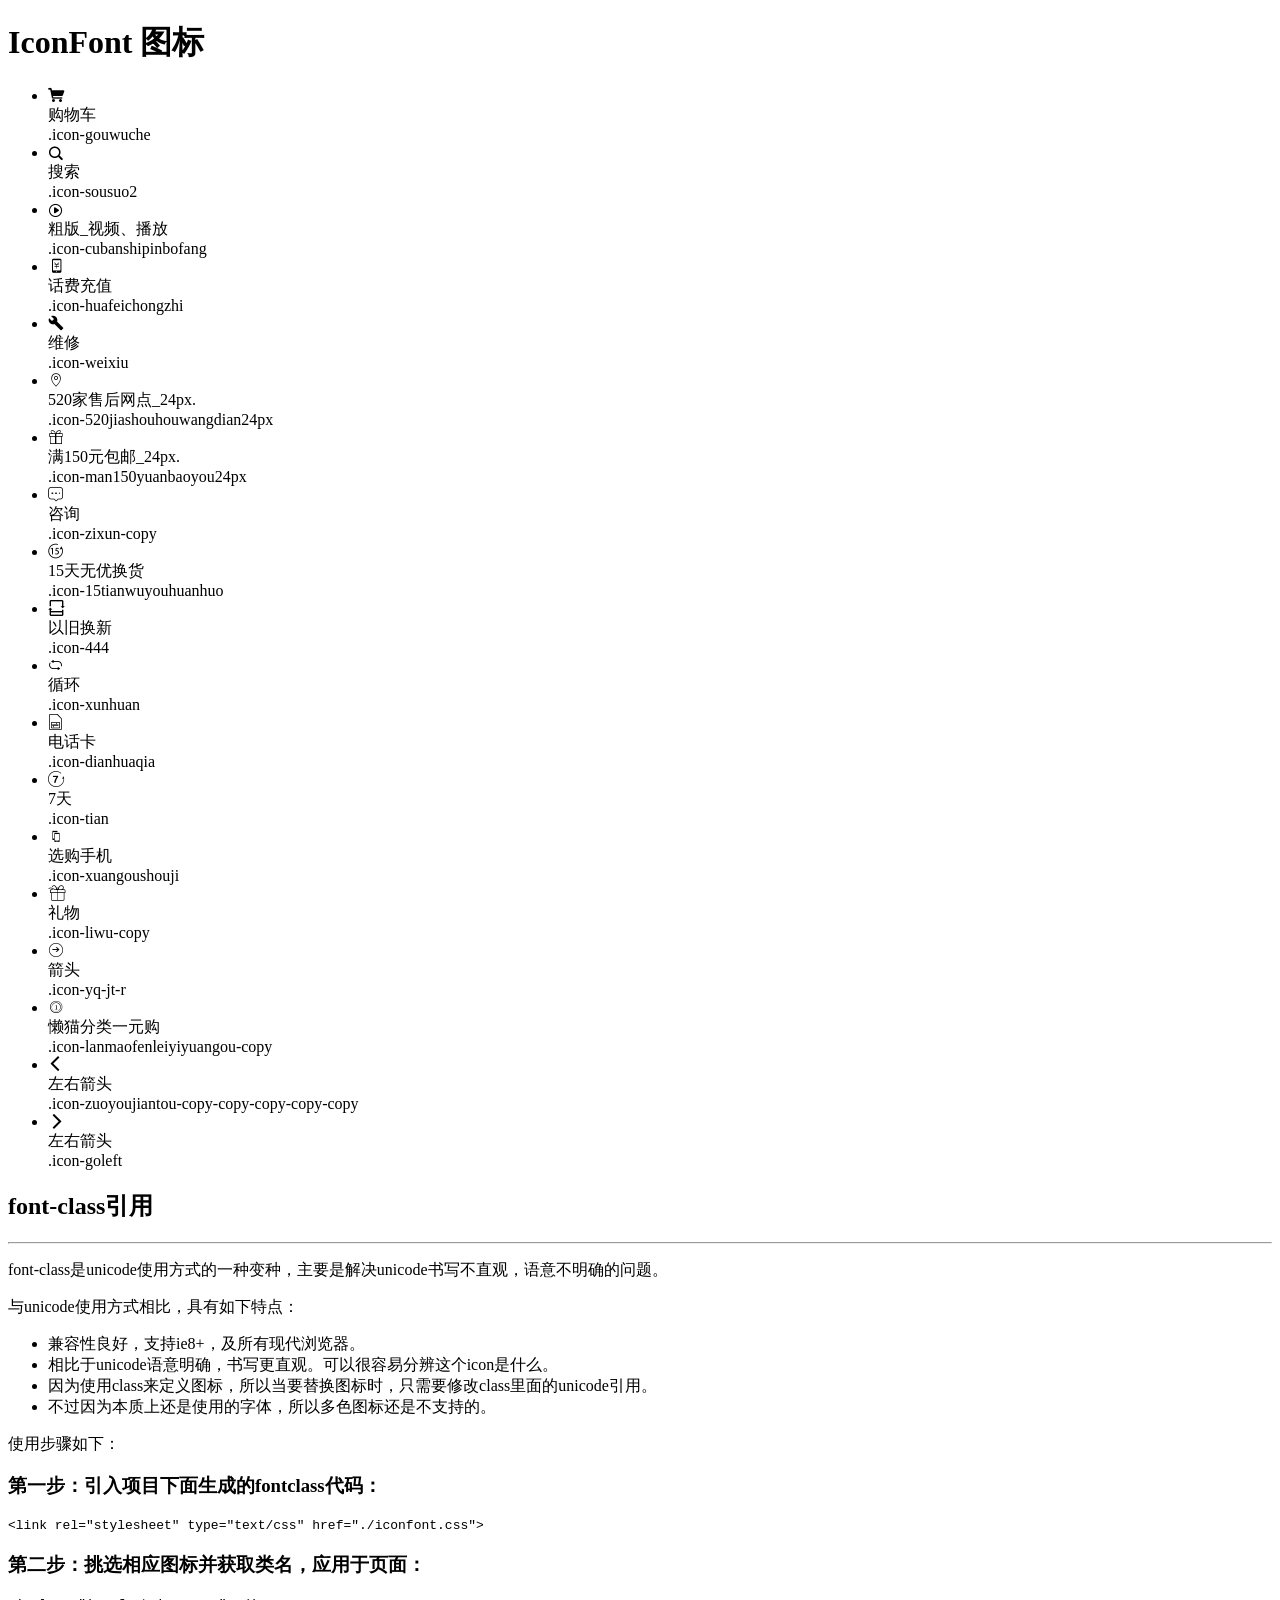
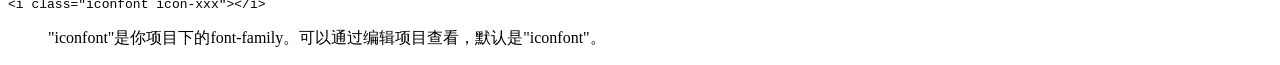
==== chinaMobile/iconfont/demo_fontclass.html @ 5d97106c "jsjss" ====
<!DOCTYPE html>
<html>
<head>
    <meta charset="utf-8"/>
    <title>IconFont</title>
    <link rel="stylesheet" href="demo.css">
    <link rel="stylesheet" href="iconfont.css">
</head>
<body>
    <div class="main markdown">
        <h1>IconFont 图标</h1>
        <ul class="icon_lists clear">
            
                <li>
                <i class="icon iconfont icon-gouwuche"></i>
                    <div class="name">购物车</div>
                    <div class="fontclass">.icon-gouwuche</div>
                </li>
            
                <li>
                <i class="icon iconfont icon-sousuo2"></i>
                    <div class="name">搜索</div>
                    <div class="fontclass">.icon-sousuo2</div>
                </li>
            
                <li>
                <i class="icon iconfont icon-cubanshipinbofang"></i>
                    <div class="name">粗版_视频、播放</div>
                    <div class="fontclass">.icon-cubanshipinbofang</div>
                </li>
            
                <li>
                <i class="icon iconfont icon-huafeichongzhi"></i>
                    <div class="name">话费充值</div>
                    <div class="fontclass">.icon-huafeichongzhi</div>
                </li>
            
                <li>
                <i class="icon iconfont icon-weixiu"></i>
                    <div class="name">维修</div>
                    <div class="fontclass">.icon-weixiu</div>
                </li>
            
                <li>
                <i class="icon iconfont icon-520jiashouhouwangdian24px"></i>
                    <div class="name">520家售后网点_24px.</div>
                    <div class="fontclass">.icon-520jiashouhouwangdian24px</div>
                </li>
            
                <li>
                <i class="icon iconfont icon-man150yuanbaoyou24px"></i>
                    <div class="name">满150元包邮_24px.</div>
                    <div class="fontclass">.icon-man150yuanbaoyou24px</div>
                </li>
            
                <li>
                <i class="icon iconfont icon-zixun-copy"></i>
                    <div class="name">咨询</div>
                    <div class="fontclass">.icon-zixun-copy</div>
                </li>
            
                <li>
                <i class="icon iconfont icon-15tianwuyouhuanhuo"></i>
                    <div class="name">15天无优换货</div>
                    <div class="fontclass">.icon-15tianwuyouhuanhuo</div>
                </li>
            
                <li>
                <i class="icon iconfont icon-444"></i>
                    <div class="name">以旧换新</div>
                    <div class="fontclass">.icon-444</div>
                </li>
            
                <li>
                <i class="icon iconfont icon-xunhuan"></i>
                    <div class="name">循环</div>
                    <div class="fontclass">.icon-xunhuan</div>
                </li>
            
                <li>
                <i class="icon iconfont icon-dianhuaqia"></i>
                    <div class="name">电话卡</div>
                    <div class="fontclass">.icon-dianhuaqia</div>
                </li>
            
                <li>
                <i class="icon iconfont icon-tian"></i>
                    <div class="name">7天</div>
                    <div class="fontclass">.icon-tian</div>
                </li>
            
                <li>
                <i class="icon iconfont icon-xuangoushouji"></i>
                    <div class="name">选购手机</div>
                    <div class="fontclass">.icon-xuangoushouji</div>
                </li>
            
                <li>
                <i class="icon iconfont icon-liwu-copy"></i>
                    <div class="name">礼物</div>
                    <div class="fontclass">.icon-liwu-copy</div>
                </li>
            
                <li>
                <i class="icon iconfont icon-yq-jt-r"></i>
                    <div class="name">箭头</div>
                    <div class="fontclass">.icon-yq-jt-r</div>
                </li>
            
                <li>
                <i class="icon iconfont icon-lanmaofenleiyiyuangou-copy"></i>
                    <div class="name">懒猫分类一元购</div>
                    <div class="fontclass">.icon-lanmaofenleiyiyuangou-copy</div>
                </li>
            
                <li>
                <i class="icon iconfont icon-zuoyoujiantou-copy-copy-copy-copy-copy"></i>
                    <div class="name">左右箭头</div>
                    <div class="fontclass">.icon-zuoyoujiantou-copy-copy-copy-copy-copy</div>
                </li>
            
                <li>
                <i class="icon iconfont icon-goleft"></i>
                    <div class="name">左右箭头</div>
                    <div class="fontclass">.icon-goleft</div>
                </li>
            
        </ul>

        <h2 id="font-class-">font-class引用</h2>
        <hr>

        <p>font-class是unicode使用方式的一种变种，主要是解决unicode书写不直观，语意不明确的问题。</p>
        <p>与unicode使用方式相比，具有如下特点：</p>
        <ul>
        <li>兼容性良好，支持ie8+，及所有现代浏览器。</li>
        <li>相比于unicode语意明确，书写更直观。可以很容易分辨这个icon是什么。</li>
        <li>因为使用class来定义图标，所以当要替换图标时，只需要修改class里面的unicode引用。</li>
        <li>不过因为本质上还是使用的字体，所以多色图标还是不支持的。</li>
        </ul>
        <p>使用步骤如下：</p>
        <h3 id="-fontclass-">第一步：引入项目下面生成的fontclass代码：</h3>


        <pre><code class="lang-js hljs javascript"><span class="hljs-comment">&lt;link rel="stylesheet" type="text/css" href="./iconfont.css"&gt;</span></code></pre>
        <h3 id="-">第二步：挑选相应图标并获取类名，应用于页面：</h3>
        <pre><code class="lang-css hljs">&lt;<span class="hljs-selector-tag">i</span> <span class="hljs-selector-tag">class</span>="<span class="hljs-selector-tag">iconfont</span> <span class="hljs-selector-tag">icon-xxx</span>"&gt;&lt;/<span class="hljs-selector-tag">i</span>&gt;</code></pre>
        <blockquote>
        <p>"iconfont"是你项目下的font-family。可以通过编辑项目查看，默认是"iconfont"。</p>
        </blockquote>
    </div>
</body>
</html>
---- chinaMobile/iconfont/iconfont.css ----
@font-face {font-family: "iconfont";
  src: url('iconfont.eot?t=1504947058887'); /* IE9*/
  src: url('iconfont.eot?t=1504947058887#iefix') format('embedded-opentype'), /* IE6-IE8 */
  url('[data-uri]') format('woff'),
  url('iconfont.ttf?t=1504947058887') format('truetype'), /* chrome, firefox, opera, Safari, Android, iOS 4.2+*/
  url('iconfont.svg?t=1504947058887#iconfont') format('svg'); /* iOS 4.1- */
}

.iconfont {
  font-family:"iconfont" !important;
  font-size:16px;
  font-style:normal;
  -webkit-font-smoothing: antialiased;
  -moz-osx-font-smoothing: grayscale;
}

.icon-gouwuche:before { content: "\e61b"; }

.icon-sousuo2:before { content: "\e61d"; }

.icon-cubanshipinbofang:before { content: "\e7f5"; }

.icon-huafeichongzhi:before { content: "\e618"; }

.icon-weixiu:before { content: "\e62e"; }

.icon-520jiashouhouwangdian24px:before { content: "\e606"; }

.icon-man150yuanbaoyou24px:before { content: "\e607"; }

.icon-zixun-copy:before { content: "\e605"; }

.icon-15tianwuyouhuanhuo:before { content: "\e639"; }

.icon-444:before { content: "\e658"; }

.icon-xunhuan:before { content: "\e6aa"; }

.icon-dianhuaqia:before { content: "\e77c"; }

.icon-tian:before { content: "\e6f2"; }

.icon-xuangoushouji:before { content: "\e601"; }

.icon-liwu-copy:before { content: "\e602"; }

.icon-yq-jt-r:before { content: "\e621"; }

.icon-lanmaofenleiyiyuangou-copy:before { content: "\e603"; }

.icon-zuoyoujiantou-copy-copy-copy-copy-copy:before { content: "\e604"; }

.icon-goleft:before { content: "\e609"; }
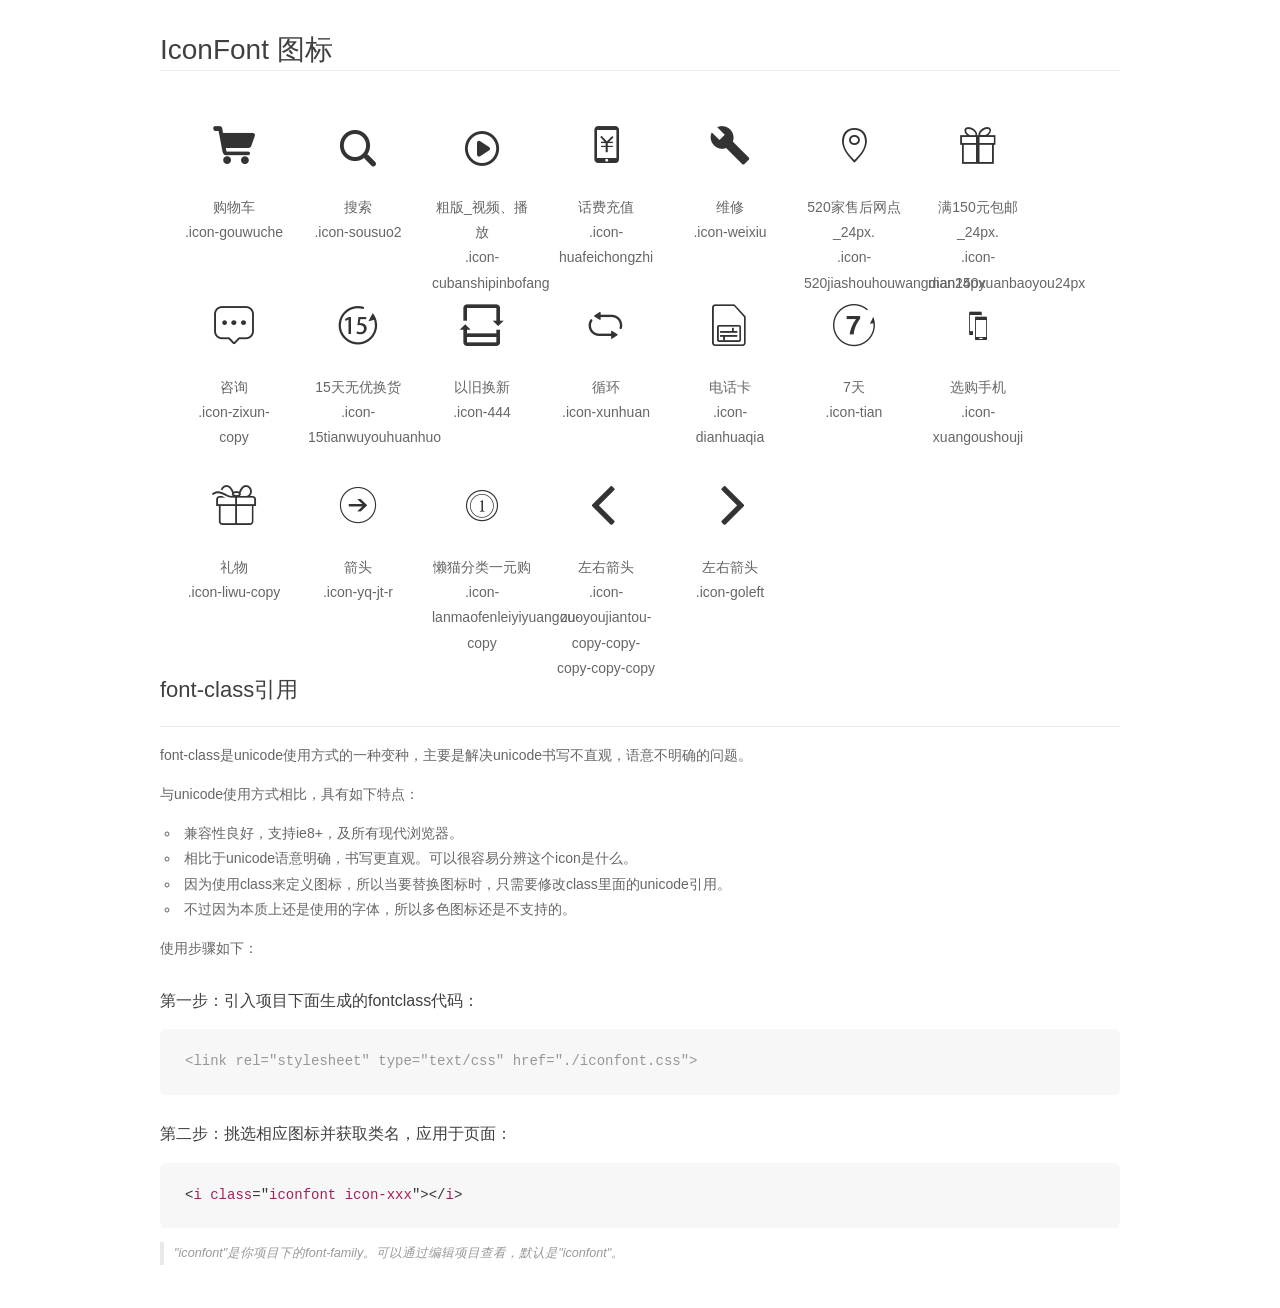
==== commit 06cf4f83: "lastone" ====
--- a/chinaMobile/iconfont/demo_fontclass.html
+++ b/chinaMobile/iconfont/demo_fontclass.html
@@ -1,154 +1,154 @@
-
-<!DOCTYPE html>
-<html>
-<head>
-    <meta charset="utf-8"/>
-    <title>IconFont</title>
-    <link rel="stylesheet" href="demo.css">
-    <link rel="stylesheet" href="iconfont.css">
-</head>
-<body>
-    <div class="main markdown">
-        <h1>IconFont 图标</h1>
-        <ul class="icon_lists clear">
-            
-                <li>
-                <i class="icon iconfont icon-gouwuche"></i>
-                    <div class="name">购物车</div>
-                    <div class="fontclass">.icon-gouwuche</div>
-                </li>
-            
-                <li>
-                <i class="icon iconfont icon-sousuo2"></i>
-                    <div class="name">搜索</div>
-                    <div class="fontclass">.icon-sousuo2</div>
-                </li>
-            
-                <li>
-                <i class="icon iconfont icon-cubanshipinbofang"></i>
-                    <div class="name">粗版_视频、播放</div>
-                    <div class="fontclass">.icon-cubanshipinbofang</div>
-                </li>
-            
-                <li>
-                <i class="icon iconfont icon-huafeichongzhi"></i>
-                    <div class="name">话费充值</div>
-                    <div class="fontclass">.icon-huafeichongzhi</div>
-                </li>
-            
-                <li>
-                <i class="icon iconfont icon-weixiu"></i>
-                    <div class="name">维修</div>
-                    <div class="fontclass">.icon-weixiu</div>
-                </li>
-            
-                <li>
-                <i class="icon iconfont icon-520jiashouhouwangdian24px"></i>
-                    <div class="name">520家售后网点_24px.</div>
-                    <div class="fontclass">.icon-520jiashouhouwangdian24px</div>
-                </li>
-            
-                <li>
-                <i class="icon iconfont icon-man150yuanbaoyou24px"></i>
-                    <div class="name">满150元包邮_24px.</div>
-                    <div class="fontclass">.icon-man150yuanbaoyou24px</div>
-                </li>
-            
-                <li>
-                <i class="icon iconfont icon-zixun-copy"></i>
-                    <div class="name">咨询</div>
-                    <div class="fontclass">.icon-zixun-copy</div>
-                </li>
-            
-                <li>
-                <i class="icon iconfont icon-15tianwuyouhuanhuo"></i>
-                    <div class="name">15天无优换货</div>
-                    <div class="fontclass">.icon-15tianwuyouhuanhuo</div>
-                </li>
-            
-                <li>
-                <i class="icon iconfont icon-444"></i>
-                    <div class="name">以旧换新</div>
-                    <div class="fontclass">.icon-444</div>
-                </li>
-            
-                <li>
-                <i class="icon iconfont icon-xunhuan"></i>
-                    <div class="name">循环</div>
-                    <div class="fontclass">.icon-xunhuan</div>
-                </li>
-            
-                <li>
-                <i class="icon iconfont icon-dianhuaqia"></i>
-                    <div class="name">电话卡</div>
-                    <div class="fontclass">.icon-dianhuaqia</div>
-                </li>
-            
-                <li>
-                <i class="icon iconfont icon-tian"></i>
-                    <div class="name">7天</div>
-                    <div class="fontclass">.icon-tian</div>
-                </li>
-            
-                <li>
-                <i class="icon iconfont icon-xuangoushouji"></i>
-                    <div class="name">选购手机</div>
-                    <div class="fontclass">.icon-xuangoushouji</div>
-                </li>
-            
-                <li>
-                <i class="icon iconfont icon-liwu-copy"></i>
-                    <div class="name">礼物</div>
-                    <div class="fontclass">.icon-liwu-copy</div>
-                </li>
-            
-                <li>
-                <i class="icon iconfont icon-yq-jt-r"></i>
-                    <div class="name">箭头</div>
-                    <div class="fontclass">.icon-yq-jt-r</div>
-                </li>
-            
-                <li>
-                <i class="icon iconfont icon-lanmaofenleiyiyuangou-copy"></i>
-                    <div class="name">懒猫分类一元购</div>
-                    <div class="fontclass">.icon-lanmaofenleiyiyuangou-copy</div>
-                </li>
-            
-                <li>
-                <i class="icon iconfont icon-zuoyoujiantou-copy-copy-copy-copy-copy"></i>
-                    <div class="name">左右箭头</div>
-                    <div class="fontclass">.icon-zuoyoujiantou-copy-copy-copy-copy-copy</div>
-                </li>
-            
-                <li>
-                <i class="icon iconfont icon-goleft"></i>
-                    <div class="name">左右箭头</div>
-                    <div class="fontclass">.icon-goleft</div>
-                </li>
-            
-        </ul>
-
-        <h2 id="font-class-">font-class引用</h2>
-        <hr>
-
-        <p>font-class是unicode使用方式的一种变种，主要是解决unicode书写不直观，语意不明确的问题。</p>
-        <p>与unicode使用方式相比，具有如下特点：</p>
-        <ul>
-        <li>兼容性良好，支持ie8+，及所有现代浏览器。</li>
-        <li>相比于unicode语意明确，书写更直观。可以很容易分辨这个icon是什么。</li>
-        <li>因为使用class来定义图标，所以当要替换图标时，只需要修改class里面的unicode引用。</li>
-        <li>不过因为本质上还是使用的字体，所以多色图标还是不支持的。</li>
-        </ul>
-        <p>使用步骤如下：</p>
-        <h3 id="-fontclass-">第一步：引入项目下面生成的fontclass代码：</h3>
-
-
-        <pre><code class="lang-js hljs javascript"><span class="hljs-comment">&lt;link rel="stylesheet" type="text/css" href="./iconfont.css"&gt;</span></code></pre>
-        <h3 id="-">第二步：挑选相应图标并获取类名，应用于页面：</h3>
-        <pre><code class="lang-css hljs">&lt;<span class="hljs-selector-tag">i</span> <span class="hljs-selector-tag">class</span>="<span class="hljs-selector-tag">iconfont</span> <span class="hljs-selector-tag">icon-xxx</span>"&gt;&lt;/<span class="hljs-selector-tag">i</span>&gt;</code></pre>
-        <blockquote>
-        <p>"iconfont"是你项目下的font-family。可以通过编辑项目查看，默认是"iconfont"。</p>
-        </blockquote>
-    </div>
-</body>
-</html>
+
+<!DOCTYPE html>
+<html>
+<head>
+    <meta charset="utf-8"/>
+    <title>IconFont</title>
+    <link rel="stylesheet" href="demo.css">
+    <link rel="stylesheet" href="iconfont.css">
+</head>
+<body>
+    <div class="main markdown">
+        <h1>IconFont 图标</h1>
+        <ul class="icon_lists clear">
+            
+                <li>
+                <i class="icon iconfont icon-gouwuche"></i>
+                    <div class="name">购物车</div>
+                    <div class="fontclass">.icon-gouwuche</div>
+                </li>
+            
+                <li>
+                <i class="icon iconfont icon-sousuo2"></i>
+                    <div class="name">搜索</div>
+                    <div class="fontclass">.icon-sousuo2</div>
+                </li>
+            
+                <li>
+                <i class="icon iconfont icon-cubanshipinbofang"></i>
+                    <div class="name">粗版_视频、播放</div>
+                    <div class="fontclass">.icon-cubanshipinbofang</div>
+                </li>
+            
+                <li>
+                <i class="icon iconfont icon-huafeichongzhi"></i>
+                    <div class="name">话费充值</div>
+                    <div class="fontclass">.icon-huafeichongzhi</div>
+                </li>
+            
+                <li>
+                <i class="icon iconfont icon-weixiu"></i>
+                    <div class="name">维修</div>
+                    <div class="fontclass">.icon-weixiu</div>
+                </li>
+            
+                <li>
+                <i class="icon iconfont icon-520jiashouhouwangdian24px"></i>
+                    <div class="name">520家售后网点_24px.</div>
+                    <div class="fontclass">.icon-520jiashouhouwangdian24px</div>
+                </li>
+            
+                <li>
+                <i class="icon iconfont icon-man150yuanbaoyou24px"></i>
+                    <div class="name">满150元包邮_24px.</div>
+                    <div class="fontclass">.icon-man150yuanbaoyou24px</div>
+                </li>
+            
+                <li>
+                <i class="icon iconfont icon-zixun-copy"></i>
+                    <div class="name">咨询</div>
+                    <div class="fontclass">.icon-zixun-copy</div>
+                </li>
+            
+                <li>
+                <i class="icon iconfont icon-15tianwuyouhuanhuo"></i>
+                    <div class="name">15天无优换货</div>
+                    <div class="fontclass">.icon-15tianwuyouhuanhuo</div>
+                </li>
+            
+                <li>
+                <i class="icon iconfont icon-444"></i>
+                    <div class="name">以旧换新</div>
+                    <div class="fontclass">.icon-444</div>
+                </li>
+            
+                <li>
+                <i class="icon iconfont icon-xunhuan"></i>
+                    <div class="name">循环</div>
+                    <div class="fontclass">.icon-xunhuan</div>
+                </li>
+            
+                <li>
+                <i class="icon iconfont icon-dianhuaqia"></i>
+                    <div class="name">电话卡</div>
+                    <div class="fontclass">.icon-dianhuaqia</div>
+                </li>
+            
+                <li>
+                <i class="icon iconfont icon-tian"></i>
+                    <div class="name">7天</div>
+                    <div class="fontclass">.icon-tian</div>
+                </li>
+            
+                <li>
+                <i class="icon iconfont icon-xuangoushouji"></i>
+                    <div class="name">选购手机</div>
+                    <div class="fontclass">.icon-xuangoushouji</div>
+                </li>
+            
+                <li>
+                <i class="icon iconfont icon-liwu-copy"></i>
+                    <div class="name">礼物</div>
+                    <div class="fontclass">.icon-liwu-copy</div>
+                </li>
+            
+                <li>
+                <i class="icon iconfont icon-yq-jt-r"></i>
+                    <div class="name">箭头</div>
+                    <div class="fontclass">.icon-yq-jt-r</div>
+                </li>
+            
+                <li>
+                <i class="icon iconfont icon-lanmaofenleiyiyuangou-copy"></i>
+                    <div class="name">懒猫分类一元购</div>
+                    <div class="fontclass">.icon-lanmaofenleiyiyuangou-copy</div>
+                </li>
+            
+                <li>
+                <i class="icon iconfont icon-zuoyoujiantou-copy-copy-copy-copy-copy"></i>
+                    <div class="name">左右箭头</div>
+                    <div class="fontclass">.icon-zuoyoujiantou-copy-copy-copy-copy-copy</div>
+                </li>
+            
+                <li>
+                <i class="icon iconfont icon-goleft"></i>
+                    <div class="name">左右箭头</div>
+                    <div class="fontclass">.icon-goleft</div>
+                </li>
+            
+        </ul>
+
+        <h2 id="font-class-">font-class引用</h2>
+        <hr>
+
+        <p>font-class是unicode使用方式的一种变种，主要是解决unicode书写不直观，语意不明确的问题。</p>
+        <p>与unicode使用方式相比，具有如下特点：</p>
+        <ul>
+        <li>兼容性良好，支持ie8+，及所有现代浏览器。</li>
+        <li>相比于unicode语意明确，书写更直观。可以很容易分辨这个icon是什么。</li>
+        <li>因为使用class来定义图标，所以当要替换图标时，只需要修改class里面的unicode引用。</li>
+        <li>不过因为本质上还是使用的字体，所以多色图标还是不支持的。</li>
+        </ul>
+        <p>使用步骤如下：</p>
+        <h3 id="-fontclass-">第一步：引入项目下面生成的fontclass代码：</h3>
+
+
+        <pre><code class="lang-js hljs javascript"><span class="hljs-comment">&lt;link rel="stylesheet" type="text/css" href="./iconfont.css"&gt;</span></code></pre>
+        <h3 id="-">第二步：挑选相应图标并获取类名，应用于页面：</h3>
+        <pre><code class="lang-css hljs">&lt;<span class="hljs-selector-tag">i</span> <span class="hljs-selector-tag">class</span>="<span class="hljs-selector-tag">iconfont</span> <span class="hljs-selector-tag">icon-xxx</span>"&gt;&lt;/<span class="hljs-selector-tag">i</span>&gt;</code></pre>
+        <blockquote>
+        <p>"iconfont"是你项目下的font-family。可以通过编辑项目查看，默认是"iconfont"。</p>
+        </blockquote>
+    </div>
+</body>
+</html>
--- a/chinaMobile/iconfont/demo.css
+++ b/chinaMobile/iconfont/demo.css
@@ -0,0 +1,370 @@
+*{margin: 0;padding: 0;list-style: none;}
+/*
+KISSY CSS Reset
+理念：1. reset 的目的不是清除浏览器的默认样式，这仅是部分工作。清除和重置是紧密不可分的。
+2. reset 的目的不是让默认样式在所有浏览器下一致，而是减少默认样式有可能带来的问题。
+3. reset 期望提供一套普适通用的基础样式。但没有银弹，推荐根据具体需求，裁剪和修改后再使用。
+特色：1. 适应中文；2. 基于最新主流浏览器。
+维护：玉伯<lifesinger@gmail.com>, 正淳<ragecarrier@gmail.com>
+ */
+
+/** 清除内外边距 **/
+body, h1, h2, h3, h4, h5, h6, hr, p, blockquote, /* structural elements 结构元素 */
+dl, dt, dd, ul, ol, li, /* list elements 列表元素 */
+pre, /* text formatting elements 文本格式元素 */
+form, fieldset, legend, button, input, textarea, /* form elements 表单元素 */
+th, td /* table elements 表格元素 */ {
+  margin: 0;
+  padding: 0;
+}
+
+/** 设置默认字体 **/
+body,
+button, input, select, textarea /* for ie */ {
+  font: 12px/1.5 tahoma, arial, \5b8b\4f53, sans-serif;
+}
+h1, h2, h3, h4, h5, h6 { font-size: 100%; }
+address, cite, dfn, em, var { font-style: normal; } /* 将斜体扶正 */
+code, kbd, pre, samp { font-family: courier new, courier, monospace; } /* 统一等宽字体 */
+small { font-size: 12px; } /* 小于 12px 的中文很难阅读，让 small 正常化 */
+
+/** 重置列表元素 **/
+ul, ol { list-style: none; }
+
+/** 重置文本格式元素 **/
+a { text-decoration: none; }
+a:hover { text-decoration: underline; }
+
+
+/** 重置表单元素 **/
+legend { color: #000; } /* for ie6 */
+fieldset, img { border: 0; } /* img 搭车：让链接里的 img 无边框 */
+button, input, select, textarea { font-size: 100%; } /* 使得表单元素在 ie 下能继承字体大小 */
+/* 注：optgroup 无法扶正 */
+
+/** 重置表格元素 **/
+table { border-collapse: collapse; border-spacing: 0; }
+
+/* 清除浮动 */
+.ks-clear:after, .clear:after {
+  content: '\20';
+  display: block;
+  height: 0;
+  clear: both;
+}
+.ks-clear, .clear {
+  *zoom: 1;
+}
+
+.main {
+  padding: 30px 100px;
+width: 960px;
+margin: 0 auto;
+}
+.main h1{font-size:36px; color:#333; text-align:left;margin-bottom:30px; border-bottom: 1px solid #eee;}
+
+.helps{margin-top:40px;}
+.helps pre{
+  padding:20px;
+  margin:10px 0;
+  border:solid 1px #e7e1cd;
+  background-color: #fffdef;
+  overflow: auto;
+}
+
+.icon_lists{
+  width: 100% !important;
+
+}
+
+.icon_lists li{
+  float:left;
+  width: 100px;
+  height:180px;
+  text-align: center;
+  list-style: none !important;
+}
+.icon_lists .icon{
+  font-size: 42px;
+  line-height: 100px;
+  margin: 10px 0;
+  color:#333;
+  -webkit-transition: font-size 0.25s ease-out 0s;
+  -moz-transition: font-size 0.25s ease-out 0s;
+  transition: font-size 0.25s ease-out 0s;
+
+}
+.icon_lists .icon:hover{
+  font-size: 100px;
+}
+
+
+
+.markdown {
+  color: #666;
+  font-size: 14px;
+  line-height: 1.8;
+}
+
+.highlight {
+  line-height: 1.5;
+}
+
+.markdown img {
+  vertical-align: middle;
+  max-width: 100%;
+}
+
+.markdown h1 {
+  color: #404040;
+  font-weight: 500;
+  line-height: 40px;
+  margin-bottom: 24px;
+}
+
+.markdown h2,
+.markdown h3,
+.markdown h4,
+.markdown h5,
+.markdown h6 {
+  color: #404040;
+  margin: 1.6em 0 0.6em 0;
+  font-weight: 500;
+  clear: both;
+}
+
+.markdown h1 {
+  font-size: 28px;
+}
+
+.markdown h2 {
+  font-size: 22px;
+}
+
+.markdown h3 {
+  font-size: 16px;
+}
+
+.markdown h4 {
+  font-size: 14px;
+}
+
+.markdown h5 {
+  font-size: 12px;
+}
+
+.markdown h6 {
+  font-size: 12px;
+}
+
+.markdown hr {
+  height: 1px;
+  border: 0;
+  background: #e9e9e9;
+  margin: 16px 0;
+  clear: both;
+}
+
+.markdown p,
+.markdown pre {
+  margin: 1em 0;
+}
+
+.markdown > p,
+.markdown > blockquote,
+.markdown > .highlight,
+.markdown > ol,
+.markdown > ul {
+  width: 80%;
+}
+
+.markdown ul > li {
+  list-style: circle;
+}
+
+.markdown > ul li,
+.markdown blockquote ul > li {
+  margin-left: 20px;
+  padding-left: 4px;
+}
+
+.markdown > ul li p,
+.markdown > ol li p {
+  margin: 0.6em 0;
+}
+
+.markdown ol > li {
+  list-style: decimal;
+}
+
+.markdown > ol li,
+.markdown blockquote ol > li {
+  margin-left: 20px;
+  padding-left: 4px;
+}
+
+.markdown code {
+  margin: 0 3px;
+  padding: 0 5px;
+  background: #eee;
+  border-radius: 3px;
+}
+
+.markdown pre {
+  border-radius: 6px;
+  background: #f7f7f7;
+  padding: 20px;
+}
+
+.markdown pre code {
+  border: none;
+  background: #f7f7f7;
+  margin: 0;
+}
+
+.markdown strong,
+.markdown b {
+  font-weight: 600;
+}
+
+.markdown > table {
+  border-collapse: collapse;
+  border-spacing: 0px;
+  empty-cells: show;
+  border: 1px solid #e9e9e9;
+  width: 95%;
+  margin-bottom: 24px;
+}
+
+.markdown > table th {
+  white-space: nowrap;
+  color: #333;
+  font-weight: 600;
+
+}
+
+.markdown > table th,
+.markdown > table td {
+  border: 1px solid #e9e9e9;
+  padding: 8px 16px;
+  text-align: left;
+}
+
+.markdown > table th {
+  background: #F7F7F7;
+}
+
+.markdown blockquote {
+  font-size: 90%;
+  color: #999;
+  border-left: 4px solid #e9e9e9;
+  padding-left: 0.8em;
+  margin: 1em 0;
+  font-style: italic;
+}
+
+.markdown blockquote p {
+  margin: 0;
+}
+
+.markdown .anchor {
+  opacity: 0;
+  transition: opacity 0.3s ease;
+  margin-left: 8px;
+}
+
+.markdown .waiting {
+  color: #ccc;
+}
+
+.markdown h1:hover .anchor,
+.markdown h2:hover .anchor,
+.markdown h3:hover .anchor,
+.markdown h4:hover .anchor,
+.markdown h5:hover .anchor,
+.markdown h6:hover .anchor {
+  opacity: 1;
+  display: inline-block;
+}
+
+.markdown > br,
+.markdown > p > br {
+  clear: both;
+}
+
+
+.hljs {
+  display: block;
+  background: white;
+  padding: 0.5em;
+  color: #333333;
+  overflow-x: auto;
+}
+
+.hljs-comment,
+.hljs-meta {
+  color: #969896;
+}
+
+.hljs-string,
+.hljs-variable,
+.hljs-template-variable,
+.hljs-strong,
+.hljs-emphasis,
+.hljs-quote {
+  color: #df5000;
+}
+
+.hljs-keyword,
+.hljs-selector-tag,
+.hljs-type {
+  color: #a71d5d;
+}
+
+.hljs-literal,
+.hljs-symbol,
+.hljs-bullet,
+.hljs-attribute {
+  color: #0086b3;
+}
+
+.hljs-section,
+.hljs-name {
+  color: #63a35c;
+}
+
+.hljs-tag {
+  color: #333333;
+}
+
+.hljs-title,
+.hljs-attr,
+.hljs-selector-id,
+.hljs-selector-class,
+.hljs-selector-attr,
+.hljs-selector-pseudo {
+  color: #795da3;
+}
+
+.hljs-addition {
+  color: #55a532;
+  background-color: #eaffea;
+}
+
+.hljs-deletion {
+  color: #bd2c00;
+  background-color: #ffecec;
+}
+
+.hljs-link {
+  text-decoration: underline;
+}
+
+pre{
+  background: #fff;
+}
+
+
+
+
+
--- a/chinaMobile/iconfont/iconfont.css
+++ b/chinaMobile/iconfont/iconfont.css
@@ -1,55 +1,55 @@
-
-@font-face {font-family: "iconfont";
-  src: url('iconfont.eot?t=1504947058887'); /* IE9*/
-  src: url('iconfont.eot?t=1504947058887#iefix') format('embedded-opentype'), /* IE6-IE8 */
-  url('[data-uri]') format('woff'),
-  url('iconfont.ttf?t=1504947058887') format('truetype'), /* chrome, firefox, opera, Safari, Android, iOS 4.2+*/
-  url('iconfont.svg?t=1504947058887#iconfont') format('svg'); /* iOS 4.1- */
-}
-
-.iconfont {
-  font-family:"iconfont" !important;
-  font-size:16px;
-  font-style:normal;
-  -webkit-font-smoothing: antialiased;
-  -moz-osx-font-smoothing: grayscale;
-}
-
-.icon-gouwuche:before { content: "\e61b"; }
-
-.icon-sousuo2:before { content: "\e61d"; }
-
-.icon-cubanshipinbofang:before { content: "\e7f5"; }
-
-.icon-huafeichongzhi:before { content: "\e618"; }
-
-.icon-weixiu:before { content: "\e62e"; }
-
-.icon-520jiashouhouwangdian24px:before { content: "\e606"; }
-
-.icon-man150yuanbaoyou24px:before { content: "\e607"; }
-
-.icon-zixun-copy:before { content: "\e605"; }
-
-.icon-15tianwuyouhuanhuo:before { content: "\e639"; }
-
-.icon-444:before { content: "\e658"; }
-
-.icon-xunhuan:before { content: "\e6aa"; }
-
-.icon-dianhuaqia:before { content: "\e77c"; }
-
-.icon-tian:before { content: "\e6f2"; }
-
-.icon-xuangoushouji:before { content: "\e601"; }
-
-.icon-liwu-copy:before { content: "\e602"; }
-
-.icon-yq-jt-r:before { content: "\e621"; }
-
-.icon-lanmaofenleiyiyuangou-copy:before { content: "\e603"; }
-
-.icon-zuoyoujiantou-copy-copy-copy-copy-copy:before { content: "\e604"; }
-
-.icon-goleft:before { content: "\e609"; }
-
+
+@font-face {font-family: "iconfont";
+  src: url('iconfont.eot?t=1504947058887'); /* IE9*/
+  src: url('iconfont.eot?t=1504947058887#iefix') format('embedded-opentype'), /* IE6-IE8 */
+  url('[data-uri]') format('woff'),
+  url('iconfont.ttf?t=1504947058887') format('truetype'), /* chrome, firefox, opera, Safari, Android, iOS 4.2+*/
+  url('iconfont.svg?t=1504947058887#iconfont') format('svg'); /* iOS 4.1- */
+}
+
+.iconfont {
+  font-family:"iconfont" !important;
+  font-size:16px;
+  font-style:normal;
+  -webkit-font-smoothing: antialiased;
+  -moz-osx-font-smoothing: grayscale;
+}
+
+.icon-gouwuche:before { content: "\e61b"; }
+
+.icon-sousuo2:before { content: "\e61d"; }
+
+.icon-cubanshipinbofang:before { content: "\e7f5"; }
+
+.icon-huafeichongzhi:before { content: "\e618"; }
+
+.icon-weixiu:before { content: "\e62e"; }
+
+.icon-520jiashouhouwangdian24px:before { content: "\e606"; }
+
+.icon-man150yuanbaoyou24px:before { content: "\e607"; }
+
+.icon-zixun-copy:before { content: "\e605"; }
+
+.icon-15tianwuyouhuanhuo:before { content: "\e639"; }
+
+.icon-444:before { content: "\e658"; }
+
+.icon-xunhuan:before { content: "\e6aa"; }
+
+.icon-dianhuaqia:before { content: "\e77c"; }
+
+.icon-tian:before { content: "\e6f2"; }
+
+.icon-xuangoushouji:before { content: "\e601"; }
+
+.icon-liwu-copy:before { content: "\e602"; }
+
+.icon-yq-jt-r:before { content: "\e621"; }
+
+.icon-lanmaofenleiyiyuangou-copy:before { content: "\e603"; }
+
+.icon-zuoyoujiantou-copy-copy-copy-copy-copy:before { content: "\e604"; }
+
+.icon-goleft:before { content: "\e609"; }
+
